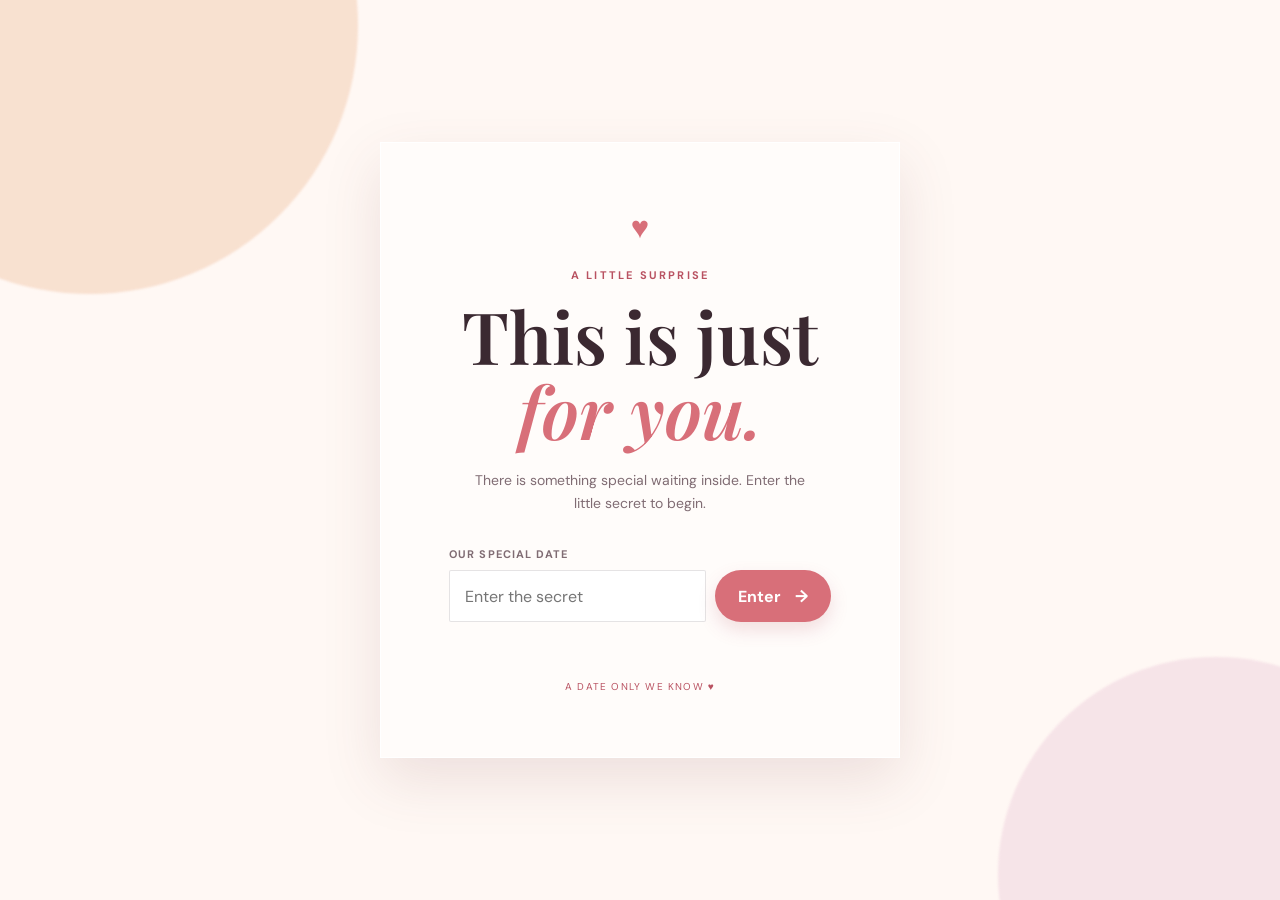
==== birthday.html @ 71fcac3a "Initial commit" ====
<!DOCTYPE html>
<html lang="en">
<head>
	<meta charset="UTF-8">
	<meta name="viewport" content="width=device-width, initial-scale=1.0">
	<meta name="theme-color" content="#fff8f4">
	<title>A Little Birthday Surprise</title>
	<link rel="preconnect" href="https://fonts.googleapis.com">
	<link rel="preconnect" href="https://fonts.gstatic.com" crossorigin>
	<link href="https://fonts.googleapis.com/css2?family=DM+Sans:wght@400;500;700&family=Playfair+Display:wght@500;600;700&display=swap" rel="stylesheet">
	<link rel="stylesheet" href="birthday.css">
</head>
<body>
	<div class="background-shape shape-one" aria-hidden="true"></div>
	<div class="background-shape shape-two" aria-hidden="true"></div>

	<section class="welcome-gate" id="welcome-gate" aria-labelledby="welcome-title">
		<div class="welcome-card">
			<div class="mini-heart">♥</div>
			<div class="eyebrow">a little surprise</div>
			<h1 id="welcome-title">This is just<br><em>for you.</em></h1>
			<p>There is something special waiting inside. Enter the little secret to begin.</p>
			<form id="welcome-form">
				<label for="welcome-password">Our special date</label>
				<div class="password-entry">
					<input id="welcome-password" type="password" autocomplete="off" placeholder="Enter the secret" required>
					<button class="button button-primary" type="submit">Enter <span>→</span></button>
				</div>
				<p class="error-message" id="welcome-error" aria-live="polite"></p>
			</form>
			<span class="welcome-hint">a date only we know ♥</span>
		</div> 
	</section>

	<main class="surprise-shell" id="surprise-content" hidden>
		<div class="topbar">
			<span class="topbar-mark">a little note</span>
			<span class="step-count" aria-live="polite">01 / 05</span>
		</div>

		<div class="progress-track" aria-hidden="true"><span class="progress-bar"></span></div>

		<section class="scene is-active" data-scene="0" aria-labelledby="opening-title">
			<div class="eyebrow">just for you</div>
			<h1 id="opening-title">I made something<br><em>special</em> for you...</h1>
			<p class="lede">A tiny collection of memories, appreciation, and one last little surprise.</p>
			<div class="gift-wrap" aria-hidden="true">
				<div class="sparkle sparkle-a">✦</div><div class="sparkle sparkle-b">✧</div>
				<div class="gift-lid"><span></span></div>
				<div class="gift-box"><i></i><b></b></div>
			</div>
			<button class="button button-primary" id="open-gift" type="button">Open your gift <span>→</span></button>
		</section>

		<section class="scene" data-scene="1" aria-labelledby="birthday-title" hidden>
			<div class="eyebrow">today is yours</div>
			<h2 id="birthday-title">Happy <em>Birthday!</em></h2>
			<div class="message-card">
				<div class="quote-mark">“</div>
				<p>I hope today brings you as many happy moments as you bring to the people around you.</p>
				<span class="card-signoff">with all my love</span>
			</div>
			<button class="button button-primary next-button" type="button">Continue <span>→</span></button>
		</section>

		<section class="scene scene-wide" data-scene="2" aria-labelledby="memories-title" hidden>
			<div class="eyebrow">little snapshots</div>
			<h2 id="memories-title">Our <em>memories</em></h2>
			<p class="section-intro">A little album of moments I keep close, always.</p>
			<div class="memory-grid">
				<article class="memory-card memory-album">
					<div class="album-heading"><div><p>Our first memory</p><small>where it all began</small></div><span class="album-count">17 memories</span></div>
					<div class="album-grid">
						<figure class="album-item album-item-large"><img src="photo_2026-08-28_11-34-00.jpg" alt="A first memory together" loading="lazy"></figure>
						<figure class="album-item"><img src="photo_2026-08-28_11-34-02.jpg" alt="A close-up smile" loading="lazy"></figure>
						<figure class="album-item"><img src="photo_2026-08-28_11-40-21.jpg" alt="A playful moment together" loading="lazy"></figure>
						<figure class="album-item"><img src="photo_2026-08-28_11-45-09.jpg" alt="A sweet moment together" loading="lazy"></figure>
						<figure class="album-item"><img src="photo_2026-08-28_11-45-11.jpg" alt="A happy memory" loading="lazy"></figure>
						<figure class="album-item"><img src="photo_2026-08-28_11-45-19.jpg" alt="A funny memory together" loading="lazy"></figure>
						<figure class="album-item"><img src="photo_2026-08-28_11-45-23.jpg" alt="A favorite memory" loading="lazy"></figure>
						<figure class="album-item"><img src="photo_2026-08-28_11-45-26.jpg" alt="A warm memory together" loading="lazy"></figure>
						<figure class="album-item"><img src="photo_2026-08-28_11-45-30.jpg" alt="A beautiful memory" loading="lazy"></figure>
						<figure class="album-item"><img src="photo_2026-08-28_11-45-33.jpg" alt="A moment to remember" loading="lazy"></figure>
						
						<figure class="album-item"><img src="photo_2026-08-30_10-26-58.jpg" alt="A cherished memory" loading="lazy"></figure>
						<figure class="album-item album-video"><video src="video_2026-08-28_11-40-23.mp4" controls preload="metadata" aria-label="Video memory from our first album"></video></figure>
						<figure class="album-item album-video"><video src="video_2026-08-28_11-45-05.mp4" controls preload="metadata" aria-label="Video memory from our album"></video></figure>
						<figure class="album-item album-video"><video src="video_2026-08-28_11-45-12.mp4" controls preload="metadata" aria-label="Video memory from our album"></video></figure>
						<figure class="album-item album-video"><video src="video_2026-08-28_11-45-17.mp4" controls preload="metadata" aria-label="Video memory from our album"></video></figure>
						<figure class="album-item album-video"><video src="video_2026-08-28_11-45-21.mp4" controls preload="metadata" aria-label="Video memory from our album"></video></figure>
					</div>
				</article>
				<article class="memory-card memory-album">
					<div class="album-heading"><div><p>That funny day</p><small>still makes me smile</small></div><span class="album-count">46 memories</span></div>
					<div class="album-grid">
						<figure class="album-item album-item-large"><img src="our memories/IMG_20260828_125523_993.jpg" alt="A funny day memory" loading="lazy"></figure>
						<figure class="album-item"><img src="our memories/IMG_20260828_125417_125.jpg" alt="A funny day memory" loading="lazy"></figure>
						<figure class="album-item"><img src="our memories/IMG_20260828_125417_629.jpg" alt="A funny day memory" loading="lazy"></figure>
						<figure class="album-item"><img src="our memories/IMG_20260828_125417_703.jpg" alt="A funny day memory" loading="lazy"></figure>
						<figure class="album-item"><img src="our memories/IMG_20260828_125417_735.jpg" alt="A funny day memory" loading="lazy"></figure>
						<figure class="album-item"><img src="our memories/IMG_20260828_125421_439.jpg" alt="A funny day memory" loading="lazy"></figure>
						<figure class="album-item"><img src="our memories/IMG_20260828_125427_116.jpg" alt="A funny day memory" loading="lazy"></figure>
						<figure class="album-item"><img src="our memories/IMG_20260828_125427_417.jpg" alt="A funny day memory" loading="lazy"></figure>
						<figure class="album-item"><img src="our memories/IMG_20260828_125433_036.jpg" alt="A funny day memory" loading="lazy"></figure>
						<figure class="album-item"><img src="our memories/IMG_20260828_125434_321.jpg" alt="A funny day memory" loading="lazy"></figure>
						<figure class="album-item"><img src="our memories/IMG_20260828_125435_620.jpg" alt="A funny day memory" loading="lazy"></figure>
						<figure class="album-item"><img src="our memories/IMG_20260828_125438_100.jpg" alt="A funny day memory" loading="lazy"></figure>
						<figure class="album-item"><img src="our memories/IMG_20260828_125438_347.jpg" alt="A funny day memory" loading="lazy"></figure>
						<figure class="album-item"><img src="our memories/IMG_20260828_125438_404.jpg" alt="A funny day memory" loading="lazy"></figure>
						<figure class="album-item"><img src="our memories/IMG_20260828_125438_426.jpg" alt="A funny day memory" loading="lazy"></figure>
						<figure class="album-item"><img src="our memories/IMG_20260828_125438_435.jpg" alt="A funny day memory" loading="lazy"></figure>
						<figure class="album-item"><img src="our memories/IMG_20260828_125438_474.jpg" alt="A funny day memory" loading="lazy"></figure>
						<figure class="album-item"><img src="our memories/IMG_20260828_125438_648.jpg" alt="A funny day memory" loading="lazy"></figure>
						<figure class="album-item"><img src="our memories/IMG_20260828_125442_969.jpg" alt="A funny day memory" loading="lazy"></figure>
						<figure class="album-item"><img src="our memories/IMG_20260828_125443_639.jpg" alt="A funny day memory" loading="lazy"></figure>
						<figure class="album-item"><img src="our memories/IMG_20260828_125452_996.jpg" alt="A funny day memory" loading="lazy"></figure>
						<figure class="album-item"><img src="our memories/IMG_20260828_125455_460.jpg" alt="A funny day memory" loading="lazy"></figure>
						<figure class="album-item"><img src="our memories/IMG_20260828_125456_744.jpg" alt="A funny day memory" loading="lazy"></figure>
						<figure class="album-item"><img src="our memories/IMG_20260828_125459_521.jpg" alt="A funny day memory" loading="lazy"></figure>
						<figure class="album-item"><img src="our memories/IMG_20260828_125500_364.jpg" alt="A funny day memory" loading="lazy"></figure>
						<figure class="album-item"><img src="our memories/IMG_20260828_125503_190.jpg" alt="A funny day memory" loading="lazy"></figure>
						<figure class="album-item"><img src="our memories/IMG_20260828_125503_363.jpg" alt="A funny day memory" loading="lazy"></figure>
						<figure class="album-item"><img src="our memories/IMG_20260828_125504_969.jpg" alt="A funny day memory" loading="lazy"></figure>
						<figure class="album-item"><img src="our memories/IMG_20260828_125506_546.jpg" alt="A funny day memory" loading="lazy"></figure>
						<figure class="album-item"><img src="our memories/IMG_20260828_125508_500.jpg" alt="A funny day memory" loading="lazy"></figure>
						<figure class="album-item"><img src="our memories/IMG_20260828_125512_855.jpg" alt="A funny day memory" loading="lazy"></figure>
						<figure class="album-item"><img src="our memories/IMG_20260828_125518_660.jpg" alt="A funny day memory" loading="lazy"></figure>
						<figure class="album-item"><img src="our memories/IMG_20260828_125518_754.jpg" alt="A funny day memory" loading="lazy"></figure>
						<figure class="album-item"><img src="our memories/IMG_20260828_125519_200.jpg" alt="A funny day memory" loading="lazy"></figure>
						<figure class="album-item"><img src="our memories/IMG_20260828_125519_250.jpg" alt="A funny day memory" loading="lazy"></figure>
						<figure class="album-item"><img src="our memories/IMG_20260828_125519_490.jpg" alt="A funny day memory" loading="lazy"></figure>
						<figure class="album-item"><img src="our memories/IMG_20260828_125519_538.jpg" alt="A funny day memory" loading="lazy"></figure>
						<figure class="album-item"><img src="our memories/IMG_20260828_125523_680.jpg" alt="A funny day memory" loading="lazy"></figure>
						
						<figure class="album-item"><img src="our memories/IMG_20260828_125524_002.jpg" alt="A funny day memory" loading="lazy"></figure>
						<figure class="album-item"><img src="our memories/IMG_20260828_125524_292.jpg" alt="A funny day memory" loading="lazy"></figure>
					</div>
				</article>
				<article class="memory-card memory-album">
					<div class="album-heading"><div>
						<p>A moment I'll always remember</p><small>one for the heart</small></div><span class="album-count" id="moment-album-count">memories</span></div>
					<div class="album-grid" id="moment-album-grid"></div>
				</article>
			</div>
			<button class="button button-primary next-button" type="button">Keep going <span>→</span></button>
		</section>

		<section class="scene scene-wide" data-scene="3" aria-labelledby="appreciate-title" hidden>
			<div class="eyebrow">three little things</div>
			<h2 id="appreciate-title">What I <em>appreciate</em></h2>
			<p class="section-intro">Tap each one. There is a note waiting underneath.</p>
			<div class="appreciation-grid">
				<button class="appreciation-card" type="button"><span class="card-number">01</span><strong>Your kindness</strong><span class="card-note">You make the world softer just by being in it.</span><span class="card-hint">tap to reveal +</span></button>
				<button class="appreciation-card" type="button"><span class="card-number">02</span><strong>Your smile</strong><span class="card-note">It is my favorite kind of sunshine.</span><span class="card-hint">tap to reveal +</span></button>
				<button class="appreciation-card" type="button"><span class="card-number">03</span><strong>The way you make ordinary moments special</strong><span class="card-note">With you, even the in-between moments feel like memories.</span><span class="card-hint">tap to reveal +</span></button>
			</div>
			<button class="button button-primary next-button" type="button">One more thing <span>→</span></button>
		</section>

		<section class="scene" data-scene="4" aria-labelledby="final-title" hidden>
			<div class="eyebrow">almost there</div>
			<h2 id="final-title">I saved one <em>last thing</em></h2>
			<p class="lede">A small secret for the person who makes my days brighter.</p>
			<div class="envelope" aria-hidden="true"><span>♥</span></div>
			<button class="button button-primary" id="last-thing" type="button">One Last Thing... <span>✦</span></button>
		</section>
	</main>

	<div class="celebration" id="celebration" hidden>
		<div class="confetti" aria-hidden="true"></div>
		<div class="celebration-content">
			<div class="eyebrow">you found it</div>
			<div class="big-heart">♥</div>
			<h2>My favorite place<br>is <em>with you.</em></h2>
			<p>Happy birthday to someone truly wonderful. Thank you for making life feel a little more beautiful every day.</p>
			<span class="final-signoff">Love, always ♥</span>
		</div>
	</div>

	<div class="photo-lightbox" id="photo-lightbox" hidden>
		<button class="lightbox-close" id="lightbox-close" type="button" aria-label="Close photo">&times;</button>
		<button class="lightbox-nav lightbox-prev" id="lightbox-prev" type="button" aria-label="Previous memory">&#8249;</button>
		<div class="lightbox-media" id="lightbox-media"></div>
		<button class="lightbox-nav lightbox-next" id="lightbox-next" type="button" aria-label="Next memory">&#8250;</button>
	</div>

	<script src="birthday.js"></script>
</body>
</html>
---- birthday.css ----
:root {
	--ink: #3b2931;
	--muted: #806c73;
	--rose: #d86f79;
	--rose-dark: #b95261;
	--blush: #f9dfe0;
	--cream: #fff8f4;
	--peach: #f7c8af;
	--line: rgba(59, 41, 49, .13);
	--shadow: 0 22px 55px rgba(114, 65, 69, .13);
}

* { box-sizing: border-box; }
html, body { min-height: 100%; }
body { margin: 0; color: var(--ink); background: var(--cream); font-family: "DM Sans", sans-serif; overflow-x: hidden; cursor: url("data:image/svg+xml,%3Csvg xmlns='http://www.w3.org/2000/svg' width='32' height='32' viewBox='0 0 32 32'%3E%3Cpath d='M16 27.5S4 20.4 4 11.8C4 7.1 9.8 5.2 13.3 8.7L16 11.4l2.7-2.7C22.2 5.2 28 7.1 28 11.8c0 8.6-12 15.7-12 15.7Z' fill='%23d86f79' stroke='%23fff8f4' stroke-width='2'/%3E%3C/svg%3E") 5 3, auto; }
button, input { font: inherit; }
button { cursor: url("data:image/svg+xml,%3Csvg xmlns='http://www.w3.org/2000/svg' width='32' height='32' viewBox='0 0 32 32'%3E%3Cpath d='M16 27.5S4 20.4 4 11.8C4 7.1 9.8 5.2 13.3 8.7L16 11.4l2.7-2.7C22.2 5.2 28 7.1 28 11.8c0 8.6-12 15.7-12 15.7Z' fill='%23b95261' stroke='%23fff8f4' stroke-width='2'/%3E%3C/svg%3E") 5 3, pointer; }

.background-shape { position: fixed; z-index: -1; border-radius: 50%; filter: blur(1px); opacity: .65; pointer-events: none; }
.shape-one { width: 42vw; height: 42vw; max-width: 560px; max-height: 560px; background: #f5d4bd; top: -19vw; left: -14vw; }
.shape-two { width: 34vw; height: 34vw; max-width: 460px; max-height: 460px; background: #f2d9e2; right: -12vw; bottom: -15vw; }
.welcome-gate { min-height: 100svh; display: grid; place-items: center; padding: 24px; animation: fade-in .7s ease both; }
.welcome-card { width: min(100%, 520px); padding: clamp(34px, 6vw, 64px) clamp(24px, 7vw, 68px); background: rgba(255,255,255,.58); border: 1px solid rgba(255,255,255,.86); box-shadow: var(--shadow); text-align: center; }
.welcome-card .mini-heart { margin-bottom: 20px; }
.welcome-card h1 { font-size: clamp(46px, 9vw, 72px); }
.welcome-card > p { max-width: 350px; margin: 21px auto 0; color: var(--muted); font-size: 14px; line-height: 1.7; }
.welcome-card form { margin-top: 31px; text-align: left; }
.welcome-card label { display: block; margin-bottom: 9px; color: var(--muted); font-size: 11px; font-weight: 700; letter-spacing: .1em; text-transform: uppercase; }
.password-entry { display: flex; gap: 9px; }
.password-entry input { min-width: 0; flex: 1; border: 1px solid var(--line); border-radius: 2px; padding: 14px 15px; color: var(--ink); background: white; outline: 0; }
.password-entry input:focus { border-color: var(--rose); }
.password-entry .button { flex: 0 0 auto; }
.welcome-hint { display: block; margin-top: 28px; color: var(--rose-dark); font-size: 10px; letter-spacing: .12em; text-transform: uppercase; }
.welcome-gate.is-unlocking { animation: gate-exit .45s ease forwards; }
.surprise-shell { width: min(100% - 40px, 1080px); min-height: 100vh; margin: auto; padding: 34px 0 42px; display: flex; flex-direction: column; }
.topbar { display: flex; justify-content: space-between; align-items: center; text-transform: uppercase; letter-spacing: .14em; font-size: 10px; font-weight: 700; color: var(--muted); }
.topbar-mark { color: var(--rose-dark); }
.step-count { font-variant-numeric: tabular-nums; }
.progress-track { width: 100%; height: 2px; margin-top: 18px; background: rgba(59,41,49,.1); }
.progress-bar { display: block; width: 20%; height: 100%; background: var(--rose); transition: width .65s ease; }
.scene { width: min(100%, 620px); margin: auto; padding: 58px 0 20px; text-align: center; animation: arrive .7s ease both; }
.scene-wide { width: min(100%, 900px); }
.eyebrow { margin-bottom: 16px; color: var(--rose-dark); font-size: 11px; font-weight: 700; letter-spacing: .2em; text-transform: uppercase; }
h1, h2 { margin: 0; font-family: "Playfair Display", Georgia, serif; font-weight: 600; line-height: 1.04; letter-spacing: 0; }
h1 { font-size: clamp(43px, 7vw, 76px); }
h2 { font-size: clamp(42px, 7vw, 68px); }
h1 em, h2 em { color: var(--rose); font-style: italic; }
.lede, .section-intro { max-width: 450px; margin: 20px auto 0; color: var(--muted); font-size: 15px; line-height: 1.7; }
.button { border: 0; border-radius: 999px; padding: 15px 23px; font-weight: 700; transition: transform .25s ease, box-shadow .25s ease, background .25s ease; }
.button span { display: inline-block; margin-left: 10px; font-size: 17px; transition: transform .25s ease; }
.button:hover { transform: translateY(-3px); box-shadow: 0 12px 24px rgba(185,82,97,.2); }
.button:hover span { transform: translateX(4px); }
.button-primary { color: white; background: var(--rose); box-shadow: 0 8px 18px rgba(185,82,97,.18); }
#open-gift { margin-top: 20px; }
.next-button { margin-top: 35px; }

.gift-wrap { position: relative; width: 205px; height: 190px; margin: 38px auto 3px; }
.gift-box, .gift-lid { position: absolute; left: 50%; transform: translateX(-50%); background: var(--rose); }
.gift-box { bottom: 16px; width: 138px; height: 105px; border-radius: 5px 5px 13px 13px; box-shadow: inset -12px -13px 0 rgba(150,55,73,.13), 0 18px 20px rgba(185,82,97,.15); animation: float 3.8s ease-in-out infinite; }
.gift-box i, .gift-box b { position: absolute; display: block; background: #f8c7a8; }
.gift-box i { width: 17px; height: 100%; left: 60px; }
.gift-box b { width: 100%; height: 14px; top: 30px; }
.gift-lid { top: 43px; width: 159px; height: 31px; z-index: 2; border-radius: 6px; box-shadow: inset -9px -7px 0 rgba(150,55,73,.13); animation: float 3.8s ease-in-out infinite; }
.gift-lid span { position: absolute; width: 17px; height: 52px; left: 71px; bottom: 0; background: #f8c7a8; }
.sparkle { position: absolute; z-index: 3; color: var(--rose); font-size: 25px; animation: twinkle 2s ease-in-out infinite; }
.sparkle-a { top: 25px; left: 15px; }.sparkle-b { right: 8px; top: 72px; animation-delay: .8s; }

.message-card { position: relative; margin: 42px auto 0; padding: 44px 48px 38px; max-width: 590px; background: rgba(255,255,255,.62); border: 1px solid rgba(255,255,255,.8); box-shadow: var(--shadow); }
.quote-mark { position: absolute; top: 7px; left: 25px; color: var(--peach); font-family: Georgia, serif; font-size: 76px; line-height: 1; }
.message-card p { margin: 0; font-family: "Playfair Display", Georgia, serif; font-size: 25px; line-height: 1.45; }
.card-signoff, .final-signoff { display: block; margin-top: 23px; color: var(--rose-dark); font-size: 11px; text-transform: uppercase; letter-spacing: .17em; font-weight: 700; }
.memory-grid, .appreciation-grid { display: grid; grid-template-columns: repeat(3, 1fr); gap: 18px; margin-top: 38px; }
.memory-card { text-align: left; }.memory-album { grid-column: 1 / -1; padding: 22px; background: rgba(255,255,255,.5); border: 1px solid var(--line); box-shadow: var(--shadow); }
.album-heading { display: flex; justify-content: space-between; align-items: end; gap: 18px; margin-bottom: 18px; }.album-heading p { margin: 0 0 5px; font-family: "Playfair Display", Georgia, serif; font-size: 25px; }.album-heading small { color: var(--muted); font-size: 12px; }.album-count { flex: 0 0 auto; color: var(--rose-dark); font-size: 10px; font-weight: 700; letter-spacing: .12em; text-transform: uppercase; }.album-grid { display: grid; grid-template-columns: repeat(4, minmax(0, 1fr)); gap: 9px; }.album-item { position: relative; min-width: 0; height: clamp(130px, 18vw, 170px); margin: 0; overflow: hidden; background: #ead8d3; }.album-item-large { grid-row: span 2; height: auto; min-height: 268px; }.album-item img, .album-item video { width: 100%; height: 100%; display: block; object-fit: contain; object-position: center; }.album-item img { background: #ead8d3; }.album-item video { background: #2f252a; }
.video-view-button { position: absolute; top: 9px; right: 9px; z-index: 1; padding: 7px 10px; border: 1px solid rgba(255,255,255,.75); border-radius: 999px; color: white; background: rgba(59,41,49,.72); font-size: 10px; font-weight: 700; letter-spacing: .08em; text-transform: uppercase; }.video-view-button:hover { background: var(--rose); }
 .album-empty { margin: 0; padding: 28px 12px 25px; color: var(--muted); font-size: 13px; text-align: center; }
.photo-two { transform: rotate(2deg); }.photo-three { transform: rotate(-1deg); }
/* Swap these background images for your own photos when ready. */
.photo-one { background-image: linear-gradient(145deg, rgba(229,160,143,.5), rgba(249,224,202,.25)), url("https://images.unsplash.com/photo-1518199266791-5375a83190b7?auto=format&fit=crop&w=700&q=80"); }
.photo-two { background-image: linear-gradient(145deg, rgba(240,186,178,.35), rgba(246,215,169,.2)), url("https://images.unsplash.com/photo-1516589178581-6cd7833ae3b2?auto=format&fit=crop&w=700&q=80"); }
.photo-three { background-image: linear-gradient(145deg, rgba(190,177,201,.28), rgba(250,220,204,.3)), url("https://images.unsplash.com/photo-1518621736915-f3b1c41bfd00?auto=format&fit=crop&w=700&q=80"); }
.photo-frame span { padding: 5px 9px; color: white; border: 1px solid rgba(255,255,255,.7); background: rgba(59,41,49,.2); font-size: 10px; letter-spacing: .1em; text-transform: uppercase; }
.memory-card p { margin: 21px 0 5px; font-family: "Playfair Display", Georgia, serif; font-size: 20px; }.memory-card small { color: var(--muted); font-size: 12px; }
.appreciation-grid { text-align: left; }.appreciation-card { min-height: 235px; padding: 25px; display: flex; flex-direction: column; align-items: flex-start; color: var(--ink); border: 1px solid var(--line); border-radius: 5px; background: rgba(255,255,255,.5); text-align: left; transition: transform .3s ease, background .3s ease, box-shadow .3s ease; }
.appreciation-card:hover { transform: translateY(-6px); box-shadow: var(--shadow); }.card-number { color: var(--rose); font-size: 12px; font-weight: 700; }.appreciation-card strong { margin-top: auto; font-family: "Playfair Display", Georgia, serif; font-size: 24px; line-height: 1.12; }.card-note { display: none; margin-top: 15px; color: var(--muted); font-size: 13px; line-height: 1.5; }.card-hint { margin-top: 20px; color: var(--rose-dark); font-size: 10px; text-transform: uppercase; letter-spacing: .12em; }.appreciation-card.revealed { background: var(--blush); }.appreciation-card.revealed strong { margin-top: 25px; }.appreciation-card.revealed .card-note { display: block; }.appreciation-card.revealed .card-hint { display: none; }
.envelope { width: 150px; height: 105px; position: relative; margin: 48px auto 35px; background: #f3b9ab; box-shadow: var(--shadow); }.envelope:before, .envelope:after { content: ""; position: absolute; inset: 0; border-style: solid; }.envelope:before { border-width: 53px 75px 0; border-color: #f8d2c7 transparent transparent; }.envelope:after { border-width: 0 75px 53px; border-color: transparent transparent #e99f9d; }.envelope span { position: absolute; z-index: 2; top: 42px; left: 0; width: 100%; color: white; font-size: 20px; }

.password-backdrop { position: fixed; z-index: 10; inset: 0; display: grid; place-items: center; padding: 20px; background: rgba(59,41,49,.28); backdrop-filter: blur(5px); animation: fade-in .3s ease; }.password-modal { position: relative; width: min(100%, 420px); padding: 38px 34px 34px; background: var(--cream); box-shadow: 0 20px 70px rgba(59,41,49,.25); text-align: center; }.close-button { position: absolute; top: 12px; right: 17px; border: 0; color: var(--muted); background: transparent; font-size: 28px; line-height: 1; }.mini-heart, .big-heart { color: var(--rose); font-size: 31px; }.password-modal h2 { font-size: 38px; }.password-modal > p { color: var(--muted); font-size: 13px; }.password-modal form { margin-top: 24px; text-align: left; }.password-modal label { display: block; margin-bottom: 8px; color: var(--muted); font-size: 11px; font-weight: 700; text-transform: uppercase; letter-spacing: .1em; }.password-modal input { width: 100%; border: 1px solid var(--line); border-radius: 2px; padding: 14px; color: var(--ink); background: white; outline: 0; text-align: center; letter-spacing: .3em; }.password-modal input:focus { border-color: var(--rose); }.password-modal form .button { width: 100%; margin-top: 13px; }.error-message { min-height: 18px; margin: 12px 0 0; color: var(--rose-dark); font-size: 12px; text-align: center; }
.celebration { position: fixed; z-index: 20; inset: 0; display: grid; place-items: center; overflow: hidden; padding: 25px; background: var(--cream); text-align: center; animation: fade-in .8s ease; }.celebration-content { position: relative; z-index: 2; max-width: 620px; }.big-heart { margin: 20px auto; font-size: 72px; animation: heartbeat 1.4s ease-in-out infinite; }.celebration h2 { font-size: clamp(45px, 7vw, 72px); }.celebration p { max-width: 470px; margin: 22px auto 0; color: var(--muted); line-height: 1.7; }.confetti, .confetti:before, .confetti:after { position: absolute; inset: 0; content: ""; background-image: radial-gradient(circle, #e88f94 0 4px, transparent 5px), radial-gradient(circle, #f5c19e 0 4px, transparent 5px), radial-gradient(circle, #d7a5b6 0 3px, transparent 4px); background-size: 145px 160px, 190px 180px, 115px 130px; background-position: 10px 20px, 50px 70px, 90px 30px; animation: fall 14s linear infinite; }.confetti:before { transform: translateY(-100%); animation-delay: -5s; }.confetti:after { transform: translateY(-200%); animation-delay: -10s; }
.album-item img { cursor: inherit; transition: transform .3s ease, filter .3s ease; }
.album-item:hover img { filter: brightness(.88); transform: scale(1.04); }
.photo-lightbox { position: fixed; z-index: 30; inset: 0; display: grid; place-items: center; padding: 35px; background: rgba(39,27,32,.88); backdrop-filter: blur(6px); animation: fade-in .25s ease; }
.lightbox-media { max-width: min(100%, 1100px); max-height: calc(100svh - 70px); display: grid; place-items: center; }.lightbox-media img, .lightbox-media video { max-width: 100%; max-height: calc(100svh - 70px); width: auto; height: auto; object-fit: contain; box-shadow: 0 22px 70px rgba(0,0,0,.35); }.lightbox-media video { background: #2f252a; }
.lightbox-close { position: absolute; top: 15px; right: 21px; z-index: 1; width: 42px; height: 42px; border: 1px solid rgba(255,255,255,.55); border-radius: 50%; color: white; background: rgba(59,41,49,.45); font-size: 28px; line-height: 1; }
.lightbox-close:hover { background: var(--rose); }
.lightbox-nav { position: absolute; z-index: 1; top: 50%; width: 46px; height: 64px; border: 1px solid rgba(255,255,255,.55); border-radius: 4px; color: white; background: rgba(59,41,49,.45); font-size: 42px; line-height: 1; transform: translateY(-50%); }.lightbox-nav:hover:not(:disabled) { background: var(--rose); }.lightbox-nav:disabled { opacity: .25; cursor: default; }.lightbox-prev { left: 20px; }.lightbox-next { right: 20px; }
[hidden] { display: none !important; }
@keyframes arrive { from { opacity: 0; transform: translateY(18px); } to { opacity: 1; transform: translateY(0); } } @keyframes fade-in { from { opacity: 0; } to { opacity: 1; } } @keyframes float { 0%,100% { transform: translateX(-50%) translateY(0); } 50% { transform: translateX(-50%) translateY(-7px); } } @keyframes twinkle { 0%,100% { opacity: .35; transform: scale(.8) rotate(0); } 50% { opacity: 1; transform: scale(1.15) rotate(15deg); } } @keyframes heartbeat { 0%,100% { transform: scale(1); } 15% { transform: scale(1.16); } 30% { transform: scale(1); } } @keyframes fall { to { transform: translateY(100%); } }
@keyframes gate-exit { to { opacity: 0; transform: scale(.97); } }
@media (max-width: 680px) { .surprise-shell { width: min(100% - 32px, 550px); padding-top: 24px; }.scene { padding-top: 45px; }.scene-wide { width: 100%; }.memory-grid, .appreciation-grid { grid-template-columns: 1fr; gap: 28px; max-width: 100%; margin-left: auto; margin-right: auto; }.memory-card { text-align: center; }.memory-album { padding: 15px; }.album-heading { align-items: start; text-align: left; }.album-heading p { font-size: 22px; line-height: 1.12; }.album-count { padding-top: 4px; font-size: 9px; }.album-grid { grid-template-columns: repeat(2, minmax(0, 1fr)); gap: 7px; }.album-item, .album-item-large { height: clamp(125px, 32vw, 155px); min-height: 0; }.album-item-large { grid-row: span 2; height: auto; min-height: calc(clamp(125px, 32vw, 155px) * 2 + 7px); }.video-view-button { top: 6px; right: 6px; min-height: 36px; padding: 7px 9px; font-size: 9px; touch-action: manipulation; }.photo-frame { height: 270px; }.appreciation-card { min-height: 190px; }.message-card { padding: 42px 25px 32px; }.message-card p { font-size: 22px; }.password-modal { padding-left: 25px; padding-right: 25px; }.photo-lightbox { padding: 62px 58px 18px; }.lightbox-media, .lightbox-media img, .lightbox-media video { max-width: 100%; max-height: calc(100svh - 80px); }.lightbox-close { top: 12px; right: 12px; }.lightbox-nav { width: 38px; height: 52px; font-size: 34px; }.lightbox-prev { left: 8px; }.lightbox-next { right: 8px; } }
@media (max-width: 480px) { .password-entry { flex-direction: column; }.password-entry .button { width: 100%; }.welcome-card { padding: 34px 22px; }.surprise-shell { width: min(100% - 24px, 550px); }.scene { padding-top: 36px; }.scene h2 { font-size: clamp(38px, 12vw, 52px); }.section-intro, .lede { font-size: 14px; }.photo-frame { height: min(70vw, 270px); }.album-heading { gap: 10px; }.album-heading p { font-size: 20px; }.album-heading small { font-size: 11px; }.album-count { max-width: 84px; text-align: right; line-height: 1.3; }.button { max-width: 100%; } }
@media (min-width: 681px) and (max-height: 760px) { .scene { padding-top: 30px; }.gift-wrap { margin-top: 22px; transform: scale(.85); }.message-card { margin-top: 25px; }.memory-grid { margin-top: 24px; }.photo-frame { height: 190px; } }
@media (prefers-reduced-motion: reduce) { *, *:before, *:after { animation-duration: .01ms !important; animation-iteration-count: 1 !important; transition-duration: .01ms !important; } }
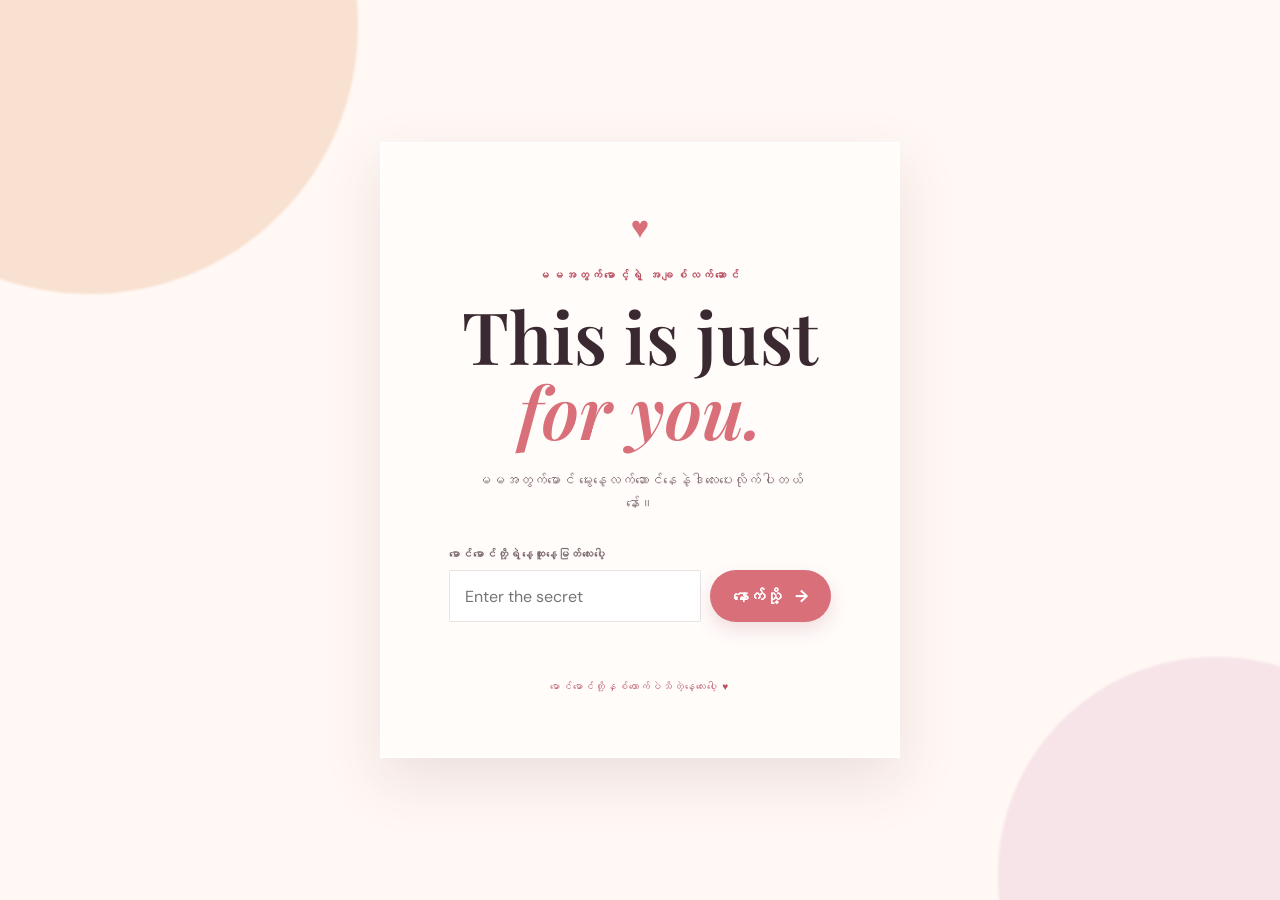
==== commit 00751413: "Initial commit" ====
--- a/birthday.html
+++ b/birthday.html
@@ -17,18 +17,18 @@
 	<section class="welcome-gate" id="welcome-gate" aria-labelledby="welcome-title">
 		<div class="welcome-card">
 			<div class="mini-heart">♥</div>
-			<div class="eyebrow">a little surprise</div>
+			<div class="eyebrow">မမအတွက်မောင့်ရဲ့ အချစ်လက်ဆောင်</div>
 			<h1 id="welcome-title">This is just<br><em>for you.</em></h1>
-			<p>There is something special waiting inside. Enter the little secret to begin.</p>
+			<p>မမအတွက်မောင် မွေးနေ့လက်ဆောင်နေနဲ့ဒါလေးပေးလိုက်ပါတယ်နော်။ </p>
 			<form id="welcome-form">
-				<label for="welcome-password">Our special date</label>
+				<label for="welcome-password">မောင်မောင်တို့ရဲ့နေ့ထူးနေ့မြတ်လေးပေါ့</label>
 				<div class="password-entry">
 					<input id="welcome-password" type="password" autocomplete="off" placeholder="Enter the secret" required>
-					<button class="button button-primary" type="submit">Enter <span>→</span></button>
+					<button class="button button-primary" type="submit">နောက်သို့ <span>→</span></button>
 				</div>
 				<p class="error-message" id="welcome-error" aria-live="polite"></p>
 			</form>
-			<span class="welcome-hint">a date only we know ♥</span>
+			<span class="welcome-hint">မောင်မောင်တို့နှစ်ယောက်ပဲသိတဲ့နေ့လေးပေါ့ ♥</span>
 		</div> 
 	</section>
 
@@ -41,35 +41,35 @@
 		<div class="progress-track" aria-hidden="true"><span class="progress-bar"></span></div>
 
 		<section class="scene is-active" data-scene="0" aria-labelledby="opening-title">
-			<div class="eyebrow">just for you</div>
-			<h1 id="opening-title">I made something<br><em>special</em> for you...</h1>
-			<p class="lede">A tiny collection of memories, appreciation, and one last little surprise.</p>
+			<div class="eyebrow">just for my Mama</div>
+			<h1 id="opening-title">I made something<br><em>special</em> for my Mama...</h1>
+			<p class="lede">မောင်မောင်နဲ့ မမရဲ့ ချစ်စရာ အမှတ်လေးတွေပါနော်</p>
 			<div class="gift-wrap" aria-hidden="true">
 				<div class="sparkle sparkle-a">✦</div><div class="sparkle sparkle-b">✧</div>
 				<div class="gift-lid"><span></span></div>
 				<div class="gift-box"><i></i><b></b></div>
 			</div>
-			<button class="button button-primary" id="open-gift" type="button">Open your gift <span>→</span></button>
+			<button class="button button-primary" id="open-gift" type="button">မောင့်ရဲ့ အချစ်လက်ဆောင်လေးကိုကြည့်ပါရန် <span>→</span></button>
 		</section>
 
 		<section class="scene" data-scene="1" aria-labelledby="birthday-title" hidden>
 			<div class="eyebrow">today is yours</div>
-			<h2 id="birthday-title">Happy <em>Birthday!</em></h2>
+			<h2 id="birthday-title">Happy <em>Birthday Mama yay...!</em></h2>
 			<div class="message-card">
 				<div class="quote-mark">“</div>
-				<p>I hope today brings you as many happy moments as you bring to the people around you.</p>
-				<span class="card-signoff">with all my love</span>
+				<p>ဒီနေ့ မမရဲ့ မွေးနေ့ဖြစ်တာဆိုတော့ မမအရမ်းပျော်နေမှာပဲနော် မောင်မောင်မမနဲ့ အတူတူရှိနေရတဲ့ အချိန်တွေကိုပျော်တယ်။ မမရဲ့အပြစ်ကင်းတဲ့မျက်ဝန်းလေးတွေ မမရဲ့ရေလိုအေးမြတဲ့အပြုုံးချိူချိူလေး မမရဲ့စကားလုံးတိုင်းကိုချိူမြိန်အောင်လုပ်ပေးတဲ့နှုတ်ခမ်းလေး မမရဲ့ကြည်လင်ပြီးလှပနေတဲ့မျက်နှာလေး မမရဲ့မျက်တောင်လေး မမရဲ့မျက်ခုံးလေး မမရဲ့ဆံပင်လေး အို........မောင်မောင်ပြောရမယ်ဆို မမရဲ့အရာရာတိုင်ဟာ မောင့်အတွက်တော့ နေမကောင်းနေတဲ့လူကိုအားဖြည့်စာကျွေးလိုက်သိလို၊ ကလေးလေး တစ်သူလိုချင်တာကို ရသွာတာမျိူးပေါ့ မမရဲ့ အချစ်ကမောင့်ပြောမပြနိုင်အောင် မောင့်ကို ခွန်အားပေးစွမ်းပါတယ်နော်။ မမရဲ့ မွေးနေ့လေးမှာပျော်ရွှင်ပါစေနော် မောင်မမကို အမြဲချစ်သွားမှာနော် မမကို မောင်အများကြီးချစ်တယ်နော်မမရေ </p>
+				<span class="card-signoff">မောင့်ရဲ့ ပူတူးချစ်တုံးအသည်းတုံး</span>
 			</div>
-			<button class="button button-primary next-button" type="button">Continue <span>→</span></button>
+			<button class="button button-primary next-button" type="button">နောက်စာမျက်နှာမှာရှိသေးပါတယ်နော်မမရေ<span>→</span></button>
 		</section>
 
 		<section class="scene scene-wide" data-scene="2" aria-labelledby="memories-title" hidden>
 			<div class="eyebrow">little snapshots</div>
-			<h2 id="memories-title">Our <em>memories</em></h2>
-			<p class="section-intro">A little album of moments I keep close, always.</p>
+			<h2 id="memories-title">မောင်မောင်နဲ့မမတို့ရဲ့ <em>အမှတ်တရစုစည်းမှုကဏ္ဍ</em></h2>
+			<p class="section-intro">မောင်မောင်တို့ရဲ့ အမှတ်တရတွေက အများကြီးရှိတာဆိုတော့ မောင့်စီမှာရှိတဲ့ အမှတ်တရလေးတွေကို မောင်စုထားလိုက်ပါတယ်နော်မမရေ</p>
 			<div class="memory-grid">
 				<article class="memory-card memory-album">
-					<div class="album-heading"><div><p>Our first memory</p><small>where it all began</small></div><span class="album-count">17 memories</span></div>
+					<div class="album-heading"><div><p>မောင်မောင်တို့ရဲ့ပထမဆုံးအမှတ်တရလေးပေါ့</p><small>မောင်မောင်နဲ့မမ ရဲ့အစပျိူးမှုလေးပေါ့</small></div><span class="album-count">17 memories</span></div>
 					<div class="album-grid">
 						<figure class="album-item album-item-large"><img src="photo_2026-08-28_11-34-00.jpg" alt="A first memory together" loading="lazy"></figure>
 						<figure class="album-item"><img src="photo_2026-08-28_11-34-02.jpg" alt="A close-up smile" loading="lazy"></figure>
@@ -91,7 +91,7 @@
 					</div>
 				</article>
 				<article class="memory-card memory-album">
-					<div class="album-heading"><div><p>That funny day</p><small>still makes me smile</small></div><span class="album-count">46 memories</span></div>
+					<div class="album-heading"><div><p>မောင်မောင်နဲ့မမရဲ့ပျော်ရွှင်စရာအခိုက်တန့်လေးတွေပေါ့</p><small>မောင်မောင်ဒီ album လေးလုပ်တုန်းကမောင် အဲ့အမှတ်တရလေးတွေတွေကို အရမ်းသတိရတယ်မမရယ်</small></div><span class="album-count">46 memories</span></div>
 					<div class="album-grid">
 						<figure class="album-item album-item-large"><img src="our memories/IMG_20260828_125523_993.jpg" alt="A funny day memory" loading="lazy"></figure>
 						<figure class="album-item"><img src="our memories/IMG_20260828_125417_125.jpg" alt="A funny day memory" loading="lazy"></figure>
@@ -131,38 +131,43 @@
 						<figure class="album-item"><img src="our memories/IMG_20260828_125519_490.jpg" alt="A funny day memory" loading="lazy"></figure>
 						<figure class="album-item"><img src="our memories/IMG_20260828_125519_538.jpg" alt="A funny day memory" loading="lazy"></figure>
 						<figure class="album-item"><img src="our memories/IMG_20260828_125523_680.jpg" alt="A funny day memory" loading="lazy"></figure>
-						
+
 						<figure class="album-item"><img src="our memories/IMG_20260828_125524_002.jpg" alt="A funny day memory" loading="lazy"></figure>
 						<figure class="album-item"><img src="our memories/IMG_20260828_125524_292.jpg" alt="A funny day memory" loading="lazy"></figure>
 					</div>
 				</article>
 				<article class="memory-card memory-album">
 					<div class="album-heading"><div>
-						<p>A moment I'll always remember</p><small>one for the heart</small></div><span class="album-count" id="moment-album-count">memories</span></div>
+						<p>မောင်မောင်အမြဲရင်ထဲမှာရှိနေခဲ့တာလေးပေါ့မမရယ်</p><small>မောင်မောင်အမြဲမှတ်မိနေတဲ့ အမှတ်တရလေးတွေပေါ့</small></div><span class="album-count" id="moment-album-count">memories</span></div>
 					<div class="album-grid" id="moment-album-grid"></div>
 				</article>
 			</div>
-			<button class="button button-primary next-button" type="button">Keep going <span>→</span></button>
+			<button class="button button-primary next-button" type="button">နောက်ထပ်စာမျက်နှာမှာရှိပါသေးတယ်နော်မမရေ <span>→</span></button>
 		</section>
 
 		<section class="scene scene-wide" data-scene="3" aria-labelledby="appreciate-title" hidden>
 			<div class="eyebrow">three little things</div>
-			<h2 id="appreciate-title">What I <em>appreciate</em></h2>
-			<p class="section-intro">Tap each one. There is a note waiting underneath.</p>
+			<h2 id="appreciate-title">မောင့်ရဲ့ <em>မြတ်နိုးစရာလေးတွေပေါ့</em></h2>
+			<p class="section-intro">မမရေပေးထားတဲ့အောက်က box လေးသုံးခုကိုနှိပ်ပြီးစာလေးတွေဖတ်ကြည့်နော်</p>
 			<div class="appreciation-grid">
-				<button class="appreciation-card" type="button"><span class="card-number">01</span><strong>Your kindness</strong><span class="card-note">You make the world softer just by being in it.</span><span class="card-hint">tap to reveal +</span></button>
-				<button class="appreciation-card" type="button"><span class="card-number">02</span><strong>Your smile</strong><span class="card-note">It is my favorite kind of sunshine.</span><span class="card-hint">tap to reveal +</span></button>
-				<button class="appreciation-card" type="button"><span class="card-number">03</span><strong>The way you make ordinary moments special</strong><span class="card-note">With you, even the in-between moments feel like memories.</span><span class="card-hint">tap to reveal +</span></button>
+				<button class="appreciation-card" type="button"><span class="card-number">01</span><strong>မမရဲ့ကြင်နာမှု</strong><span class="card-note">မမကမောင့်ရဲ့ ကမ္ဘာငယ်လေးကိုနုညံ့ပြီးညှင်သာစေတယ်။ မမရဲ့ကြင်နာမှုတွေကြောင့်လည်းမောင်မောင်ပျော်တယ်မမရယ်</span><span class="card-hint">မမနှိပ်ပြီးတော့ဝင်ကြည့်နော် +</span></button>
+				<button class="appreciation-card" type="button"><span class="card-number">02</span><strong>မမရဲ့အပြုံးလေး</strong><span class="card-note">မမရဲ့အပြုံးလေးက မောင့်အတွက်ရင်ထဲကိုအေးမြ</span><span class="card-hint">မမနှိပ်ပြီးတော့ဝင်ကြည့်နော် +</span></button>
+				<button class="appreciation-card" type="button"><span class="card-number">03</span><strong>မမနဲ့မောင်ရှိနေရတဲ့အချိန်လေး</strong><span class="card-note">.မောင်မောင်မမနဲ့ရှိနေရတဲ့အချိန်လေးက မောင့်အတွက်တော့ပျင်းရတယ်ကိုမရှိပါဘူးမမရယ်</span><span class="card-hint">မမနှိပ်ပြီးတော့ဝင်ကြည့်နော်  +</span></button>
 			</div>
-			<button class="button button-primary next-button" type="button">One more thing <span>→</span></button>
+			<button class="button button-primary next-button" type="button">နောက်တစ်ခုကျန်သေးတယ်နော်မမရေ... <span>→</span></button>
 		</section>
 
 		<section class="scene" data-scene="4" aria-labelledby="final-title" hidden>
-			<div class="eyebrow">almost there</div>
+			<div class="eyebrow">almost there မမရေ...</div>
 			<h2 id="final-title">I saved one <em>last thing</em></h2>
-			<p class="lede">A small secret for the person who makes my days brighter.</p>
+			<p class="lede">
+ကမ္ဘာပျက်ဟောကိန်းတွေထဲ
+မမကို အသည်းအသန်ချစ်မယ်
+နိဗ္ဗာန်က လက်ကမ်းရင်တောင်
+မမရဲ့ နှုတ်ခမ်းလေးတွေကိုပဲ
+ညင်သာစွာနမ်းရှိုက်မှာပါနော်</p>
 			<div class="envelope" aria-hidden="true"><span>♥</span></div>
-			<button class="button button-primary" id="last-thing" type="button">One Last Thing... <span>✦</span></button>
+			<button class="button button-primary" id="last-thing" type="button">နောက်ဆုံးတစ်ခုကျန်သေးတယ်နော်မမရေ... <span>✦</span></button>  
 		</section>
 	</main>
 
@@ -172,8 +177,8 @@
 			<div class="eyebrow">you found it</div>
 			<div class="big-heart">♥</div>
 			<h2>My favorite place<br>is <em>with you.</em></h2>
-			<p>Happy birthday to someone truly wonderful. Thank you for making life feel a little more beautiful every day.</p>
-			<span class="final-signoff">Love, always ♥</span>
+			<p>Happy birthdayပါ မမရေ ပျော်ရွှင်နဲ့နေ့ရက်လေးဖြစ်ပါစေနော်။ မောင်မမနဲ့ အတူတူရှိနေရတဲ့အချိန်လေးက မောင့်အတွက်တော့ပျင်းရတယ်ကိုမရှိပါဘူးမမရယ်၊ မောင်မောင်မမကို အများကြီးချစ်တယ်နော်မမရေ... မောင်ချစ်နေတာလေးကိုအမြဲသတိရပေးနော်ပူတူးအသည်းတုံးအချစ်တုံးလေးရေ... ♥</p>
+			<span class="final-signoff">မမကိုအများကြီးကြီးချစ်တယ်နော်မမရေ.. ♥</span>
 		</div>
 	</div>
 
@@ -186,4 +191,5 @@
 
 	<script src="birthday.js"></script>
 </body>
-</html>+</html> 
+                  
